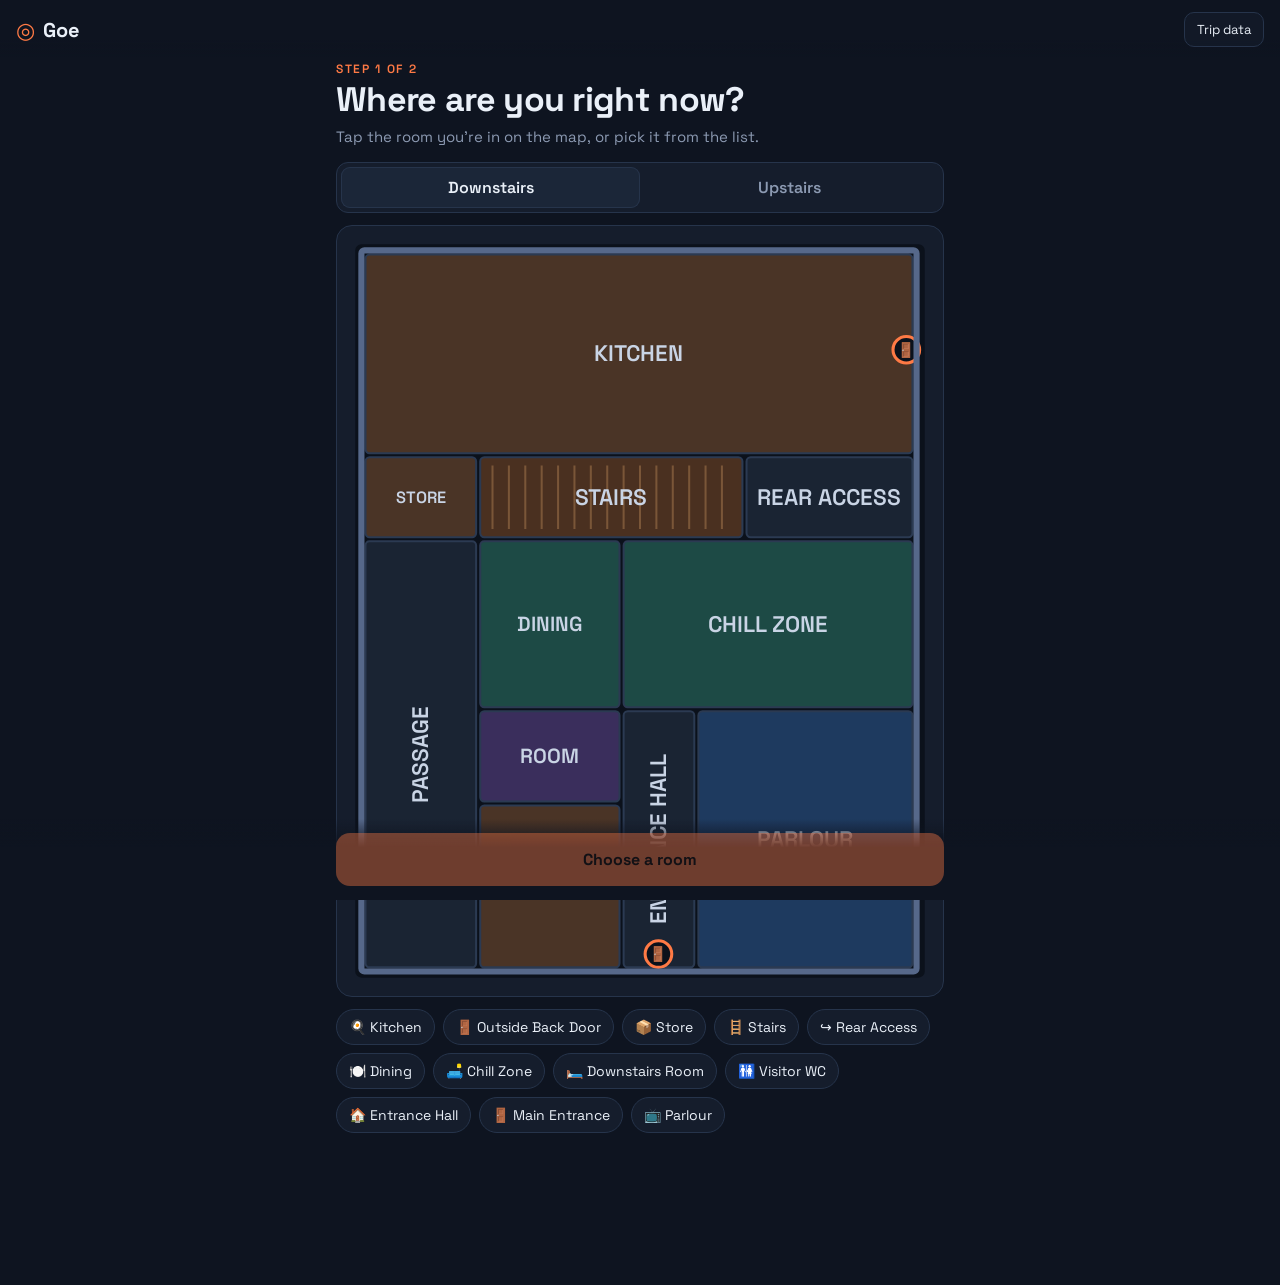
==== index.html @ 36a84110 "Goe indoor navigation: two-floor house map, routing, camera directions, step tracking, trip learning" ====
<!doctype html>
<html lang="en">
<head>
  <meta charset="utf-8" />
  <meta name="viewport" content="width=device-width, initial-scale=1, viewport-fit=cover, user-scalable=no" />
  <meta name="theme-color" content="#0E1420" />
  <meta name="description" content="Goe — indoor navigation. Pick where you are, choose where to go, and follow camera directions." />
  <title>Goe Indoor Navigation</title>
  <link rel="manifest" href="manifest.webmanifest" />
  <link rel="icon" href="assets/icon.svg" type="image/svg+xml" />
  <link rel="preconnect" href="https://fonts.googleapis.com" />
  <link rel="preconnect" href="https://fonts.gstatic.com" crossorigin />
  <link href="https://fonts.googleapis.com/css2?family=Space+Grotesk:wght@400;500;600;700&display=swap" rel="stylesheet" />
  <link rel="stylesheet" href="css/app.css" />
</head>
<body>
  <!-- ============ 1. WHERE ARE YOU ============ -->
  <section id="screen-where" class="screen active">
    <header class="topbar">
      <div class="brand"><span class="logo">◎</span> Goe</div>
      <button class="ghost small" id="btn-data" title="Trip data">Trip data</button>
    </header>
    <div class="content">
      <p class="eyebrow">Step 1 of 2</p>
      <h1>Where are you right now?</h1>
      <p class="muted">Tap the room you're in on the map, or pick it from the list.</p>

      <div class="seg" id="where-floor">
        <button data-floor="G" class="on">Downstairs</button>
        <button data-floor="U">Upstairs</button>
      </div>

      <div class="mapcard"><svg id="where-map" class="map" aria-label="Floor plan"></svg></div>
      <div class="chips" id="where-list"></div>
    </div>
    <div class="dock">
      <button class="primary" id="btn-where-next" disabled>Choose a room</button>
    </div>
  </section>

  <!-- ============ 2. WHERE TO ============ -->
  <section id="screen-dest" class="screen">
    <header class="topbar">
      <button class="ghost icon" data-back="where">←</button>
      <div class="here-pill" id="dest-from"></div>
      <span></span>
    </header>
    <div class="content">
      <p class="eyebrow">Step 2 of 2</p>
      <h1>Where do you want to go?</h1>
      <input id="dest-search" class="search" type="search" placeholder="Search a room or activity… e.g. water, sleep, TV" autocomplete="off" />
      <div id="dest-list"></div>
    </div>
  </section>

  <!-- ============ 3. ROUTE PREVIEW ============ -->
  <section id="screen-preview" class="screen">
    <header class="topbar">
      <button class="ghost icon" data-back="dest">←</button>
      <div class="title-sm" id="pv-title"></div>
      <span></span>
    </header>
    <div class="content">
      <div class="pv-stats" id="pv-stats"></div>
      <div class="seg" id="pv-floor"></div>
      <div class="mapcard"><svg id="pv-map" class="map"></svg></div>
      <ol class="legs" id="pv-legs"></ol>
      <div class="dest-info" id="pv-info"></div>
    </div>
    <div class="dock">
      <button class="primary" id="btn-start">📷 Start camera directions</button>
      <button class="ghost wide" id="btn-start-nocam">Directions without camera</button>
    </div>
  </section>

  <!-- ============ 4. NAVIGATION ============ -->
  <section id="screen-nav" class="screen nav">
    <video id="cam" playsinline muted autoplay></video>
    <div class="cam-fallback" id="cam-fallback"></div>
    <div class="vignette"></div>

    <div class="nav-top">
      <div class="instr" id="instr">
        <div class="instr-icon" id="instr-icon">⬆️</div>
        <div class="instr-body">
          <div class="instr-text" id="instr-text">…</div>
          <div class="instr-sub" id="instr-sub"></div>
        </div>
        <div class="instr-dist"><b id="instr-steps">0</b><span>steps</span></div>
      </div>
      <div class="nav-badges">
        <span class="badge" id="badge-floor">Downstairs</span>
        <span class="badge" id="badge-sensor">Sensors…</span>
        <button class="badge btn" id="btn-voice">🔊</button>
        <button class="badge btn" id="btn-menu">⋯</button>
      </div>
    </div>

    <!-- AR layer -->
    <div class="ar">
      <div class="ar-target" id="ar-target"><span id="ar-target-name">Kitchen</span><small id="ar-target-dist"></small></div>
      <div class="ar-arrow-wrap"><div class="ar-arrow" id="ar-arrow">
        <svg viewBox="0 0 100 140"><defs><linearGradient id="ag" x1="0" y1="1" x2="0" y2="0"><stop offset="0" stop-color="#FF7A45" stop-opacity=".35"/><stop offset="1" stop-color="#FF7A45"/></linearGradient></defs>
          <path d="M50 4 L94 58 L66 58 L66 136 L34 136 L34 58 L6 58 Z" fill="url(#ag)" stroke="#fff" stroke-width="3" stroke-linejoin="round"/></svg>
      </div></div>
      <div class="ar-side left" id="ar-left"></div>
      <div class="ar-side right" id="ar-right"></div>
    </div>

    <!-- calibration -->
    <div class="sheet calib hidden" id="calib">
      <h3>Point your phone the right way</h3>
      <p id="calib-text">Stand still and point the top of your phone toward the next spot.</p>
      <div class="row">
        <button class="primary" id="btn-calib">I'm facing it</button>
        <button class="ghost" id="btn-calib-skip">Skip</button>
      </div>
    </div>

    <!-- stairs confirm -->
    <div class="sheet hidden" id="stairs-sheet">
      <h3 id="stairs-title">On the stairs</h3>
      <p id="stairs-text"></p>
      <div class="row"><button class="primary" id="btn-stairs-done">Yes, I'm there</button></div>
    </div>

    <div class="nav-bottom">
      <div class="progress"><i id="progress-bar"></i></div>
      <div class="nav-bottom-row">
        <div class="mini" id="mini-wrap"><svg id="mini-map" class="map"></svg></div>
        <div class="nav-actions">
          <button class="primary" id="btn-here">✓ I'm at the turn</button>
          <button class="ghost" id="btn-lost">I'm lost</button>
          <button class="ghost" id="btn-end">End</button>
        </div>
      </div>
    </div>

    <div class="menu hidden" id="menu">
      <button id="m-calib">🧭 Re-calibrate compass</button>
      <button id="m-demo">▶️ Demo walk (auto-steps)</button>
      <button id="m-step">👣 Add one step</button>
      <button id="m-close">Close</button>
    </div>
  </section>

  <!-- ============ ARRIVED ============ -->
  <div class="overlay hidden" id="arrived">
    <div class="arrived-card">
      <div class="burst">✓</div>
      <p class="eyebrow">You have arrived</p>
      <h1 id="arr-name">Kitchen</h1>
      <p class="muted" id="arr-about"></p>
      <h4>What you can do here</h4>
      <ul class="acts" id="arr-acts"></ul>
      <div class="chips" id="arr-objs"></div>
      <button class="primary" id="btn-again">Go somewhere else</button>
    </div>
  </div>

  <!-- ============ LOST / MAP PICKER ============ -->
  <div class="overlay hidden" id="picker">
    <div class="picker-card">
      <h3>Where are you now?</h3>
      <p class="muted">Tap the room you're in. I'll re-plan the route from there.</p>
      <div class="seg" id="pk-floor"><button data-floor="G" class="on">Downstairs</button><button data-floor="U">Upstairs</button></div>
      <svg id="pk-map" class="map"></svg>
      <button class="ghost wide" id="btn-pk-cancel">Cancel</button>
    </div>
  </div>

  <!-- ============ TRIP DATA ============ -->
  <div class="overlay hidden" id="data">
    <div class="picker-card">
      <h3>Learning data</h3>
      <p class="muted">Every trip is recorded (steps, compass, corrections) to train the future ML model and to learn your stride.</p>
      <div class="pv-stats" id="data-stats"></div>
      <button class="primary" id="btn-export">Download trip data (JSON)</button>
      <button class="ghost wide" id="btn-data-close">Close</button>
    </div>
  </div>

  <div class="toast" id="toast"></div>

  <script src="js/house.js"></script>
  <script src="js/router.js"></script>
  <script src="js/sensors.js"></script>
  <script src="js/learn.js"></script>
  <script src="js/map.js"></script>
  <script src="js/app.js"></script>
</body>
</html>
---- css/app.css ----
:root {
  --bg: #0E1420;
  --panel: #151D2C;
  --panel2: #1B2638;
  --line: #26344B;
  --text: #EAF0F8;
  --muted: #8C9AB2;
  --accent: #FF7A45;
  --accent2: #46E3B7;
  --blue: #4DA3FF;
  --r: 16px;
  --safe-b: env(safe-area-inset-bottom, 0px);
  --safe-t: env(safe-area-inset-top, 0px);
}
* { box-sizing: border-box; -webkit-tap-highlight-color: transparent; }
html, body { margin: 0; background: var(--bg); color: var(--text); font-family: "Space Grotesk", system-ui, sans-serif; }
body { min-height: 100dvh; overflow-x: hidden; }
button { font: inherit; color: inherit; cursor: pointer; border: 0; background: none; }
h1 { font-size: 28px; line-height: 1.1; margin: 4px 0 8px; letter-spacing: -.02em; }
h3, h4 { margin: 0 0 8px; }
.muted { color: var(--muted); margin: 0 0 14px; font-size: 15px; line-height: 1.45; }
.center { text-align: center; }
.eyebrow { color: var(--accent); text-transform: uppercase; letter-spacing: .14em; font-size: 12px; font-weight: 600; margin: 0; }
.hidden { display: none !important; }

.screen { display: none; min-height: 100dvh; flex-direction: column; }
.screen.active { display: flex; }
.topbar { display: flex; align-items: center; justify-content: space-between; gap: 10px; padding: calc(12px + var(--safe-t)) 16px 10px; position: sticky; top: 0; background: linear-gradient(var(--bg) 70%, transparent); z-index: 5; }
.brand { font-weight: 700; font-size: 20px; display: flex; align-items: center; gap: 8px; }
.logo { color: var(--accent); font-size: 22px; }
.title-sm { font-weight: 600; font-size: 15px; text-align: center; flex: 1; }
.content { padding: 4px 16px 140px; max-width: 640px; width: 100%; margin: 0 auto; }
.dock { position: fixed; left: 0; right: 0; bottom: 0; padding: 14px 16px calc(14px + var(--safe-b)); background: linear-gradient(transparent, var(--bg) 35%); display: flex; flex-direction: column; gap: 8px; z-index: 6; }
.dock > * { max-width: 608px; width: 100%; margin: 0 auto; }

.primary { background: var(--accent); color: #1A0D06; font-weight: 700; border-radius: 14px; padding: 16px 18px; font-size: 16px; box-shadow: 0 8px 24px -8px rgba(255,122,69,.6); transition: transform .1s, opacity .2s; }
.primary:active { transform: scale(.98); }
.primary:disabled { opacity: .4; box-shadow: none; }
.ghost { border: 1px solid var(--line); border-radius: 14px; padding: 14px 16px; color: var(--text); background: rgba(21,29,44,.6); }
.ghost.small { padding: 8px 12px; font-size: 13px; border-radius: 10px; }
.ghost.icon { padding: 8px 14px; font-size: 18px; border-radius: 12px; }
.ghost.wide { width: 100%; }

.seg { display: flex; background: var(--panel); border: 1px solid var(--line); border-radius: 12px; padding: 4px; margin: 6px 0 12px; }
.seg button { flex: 1; padding: 10px; border-radius: 9px; color: var(--muted); font-weight: 600; }
.seg button.on { background: var(--panel2); color: var(--text); box-shadow: inset 0 0 0 1px var(--line); }

.mapcard { background: var(--panel); border: 1px solid var(--line); border-radius: var(--r); padding: 8px; }
svg.map { width: 100%; height: auto; display: block; aspect-ratio: 576 / 736; }
.pickable { cursor: pointer; }
.pickable:hover rect { filter: brightness(1.25); }
.flow { animation: flow 1.2s linear infinite; }
@keyframes flow { to { stroke-dashoffset: -16; } }
.pulse { animation: pulse 1.6s ease-out infinite; transform-box: fill-box; transform-origin: center; }
@keyframes pulse { 0% { transform: scale(.6); opacity: .6 } 100% { transform: scale(1.6); opacity: 0 } }

.chips { display: flex; flex-wrap: wrap; gap: 8px; margin: 12px 0; }
.chip { border: 1px solid var(--line); background: var(--panel); border-radius: 999px; padding: 8px 12px; font-size: 14px; }
.chip.on { border-color: var(--accent); background: rgba(255,122,69,.12); color: #FFC3A8; }
.chip.static { cursor: default; font-size: 13px; padding: 6px 10px; }

.here-pill { font-size: 13px; background: var(--panel); border: 1px solid var(--line); border-radius: 999px; padding: 7px 12px; display: flex; align-items: center; gap: 6px; }
.here-pill .dot { width: 8px; height: 8px; border-radius: 50%; background: var(--blue); box-shadow: 0 0 0 4px rgba(77,163,255,.25); }
.search { width: 100%; padding: 14px 16px; border-radius: 14px; border: 1px solid var(--line); background: var(--panel); color: var(--text); font: inherit; font-size: 16px; margin: 8px 0 6px; outline: none; }
.search:focus { border-color: var(--accent); }
h3.group { font-size: 13px; text-transform: uppercase; letter-spacing: .12em; color: var(--muted); margin: 18px 2px 8px; }
.dest-card { width: 100%; display: flex; align-items: center; gap: 12px; text-align: left; background: var(--panel); border: 1px solid var(--line); border-radius: var(--r); padding: 12px; margin-bottom: 8px; transition: border-color .15s; }
.dest-card:hover, .dest-card:active { border-color: var(--accent); }
.dc-icon { font-size: 26px; width: 48px; height: 48px; display: grid; place-items: center; background: var(--panel2); border-radius: 12px; flex: none; }
.dc-body { flex: 1; min-width: 0; }
.dc-name { font-weight: 600; font-size: 16px; }
.dc-about { color: var(--muted); font-size: 13px; margin: 2px 0 6px; }
.dc-acts { display: flex; flex-wrap: wrap; gap: 4px; }
.dc-acts span { font-size: 11px; background: var(--panel2); border-radius: 6px; padding: 3px 6px; color: #B9C6DA; }
.dc-steps { text-align: center; font-weight: 700; font-size: 20px; color: var(--accent); }
.dc-steps small { display: block; font-size: 10px; color: var(--muted); font-weight: 500; }

.pv-stats { display: grid; grid-template-columns: repeat(3, 1fr); gap: 8px; margin: 6px 0 10px; }
.pv-stats div { background: var(--panel); border: 1px solid var(--line); border-radius: 12px; padding: 10px; text-align: center; }
.pv-stats b { display: block; font-size: 22px; color: var(--accent); }
.pv-stats span { font-size: 12px; color: var(--muted); }
.legs { list-style: none; padding: 0; margin: 14px 0; }
.legs li { display: flex; gap: 12px; align-items: flex-start; padding: 10px 4px; border-bottom: 1px dashed var(--line); }
.li-ic { font-size: 20px; width: 28px; text-align: center; }
.li-tx { font-size: 15px; }
.li-tx small { display: block; color: var(--muted); font-size: 12px; margin-top: 2px; }
.dest-info { background: var(--panel); border: 1px solid var(--line); border-radius: var(--r); padding: 14px; }

/* ---------- navigation ---------- */
.nav { position: fixed; inset: 0; background: #05080D; overflow: hidden; }
#cam { position: absolute; inset: 0; width: 100%; height: 100%; object-fit: cover; }
.cam-fallback { position: absolute; inset: 0; display: none; background:
  radial-gradient(ellipse at 50% 120%, #2A3B5A 0%, transparent 60%),
  repeating-linear-gradient(90deg, rgba(255,255,255,.03) 0 1px, transparent 1px 60px),
  linear-gradient(#0B1220, #121B2C); }
.cam-fallback.on { display: block; }
.vignette { position: absolute; inset: 0; background: linear-gradient(rgba(0,0,0,.55), transparent 28%, transparent 60%, rgba(0,0,0,.7)); pointer-events: none; }
.nav-top { position: absolute; top: 0; left: 0; right: 0; padding: calc(10px + var(--safe-t)) 12px 0; z-index: 3; }
.instr { display: flex; align-items: center; gap: 12px; background: rgba(14,20,32,.88); backdrop-filter: blur(12px); -webkit-backdrop-filter: blur(12px); border: 1px solid rgba(255,255,255,.1); border-radius: 18px; padding: 12px 14px; }
.instr-icon { font-size: 30px; width: 52px; height: 52px; border-radius: 14px; background: var(--accent); display: grid; place-items: center; flex: none; }
.instr-body { flex: 1; min-width: 0; }
.instr-text { font-weight: 700; font-size: 18px; line-height: 1.2; }
.instr-sub { font-size: 13px; color: var(--muted); margin-top: 2px; }
.instr-dist { text-align: center; }
.instr-dist b { font-size: 26px; display: block; color: var(--accent); }
.instr-dist span { font-size: 11px; color: var(--muted); }
.nav-badges { display: flex; gap: 6px; margin-top: 8px; flex-wrap: wrap; }
.badge { font-size: 12px; background: rgba(14,20,32,.8); border: 1px solid rgba(255,255,255,.1); border-radius: 999px; padding: 6px 10px; }
.badge.btn { margin-left: auto; }
.badge.btn + .badge.btn { margin-left: 0; }

.ar { position: absolute; inset: 0; pointer-events: none; z-index: 2; }
.ar-target { position: absolute; left: 50%; top: 34%; transform: translateX(-50%); background: rgba(255,255,255,.95); color: #111; border-radius: 14px; padding: 8px 14px; text-align: center; font-weight: 700; font-size: 18px; box-shadow: 0 10px 30px rgba(0,0,0,.4); white-space: nowrap; }
.ar-target::after { content: ""; position: absolute; left: 50%; bottom: -8px; transform: translateX(-50%); border: 8px solid transparent; border-top-color: rgba(255,255,255,.95); border-bottom: 0; }
.ar-target small { display: block; font-size: 12px; font-weight: 500; color: #555; }
.ar-arrow-wrap { position: absolute; left: 50%; top: 58%; width: 190px; height: 260px; margin: -130px 0 0 -95px; perspective: 700px; }
.ar-arrow { width: 100%; height: 100%; transition: transform .35s ease-out; transform-origin: 50% 60%; filter: drop-shadow(0 18px 18px rgba(0,0,0,.5)); }
.ar-arrow svg { width: 100%; height: 100%; animation: bob 1.4s ease-in-out infinite; }
.ar-arrow.ok path { stroke: var(--accent2); }
.ar-arrow.stairs svg { animation: bob .7s ease-in-out infinite; }
@keyframes bob { 50% { transform: translateY(-14px); } }
.ar-side { position: absolute; top: 46%; display: flex; flex-direction: column; gap: 8px; max-width: 42%; }
.ar-side.left { left: 10px; align-items: flex-start; }
.ar-side.right { right: 10px; align-items: flex-end; }
.ar-label { background: rgba(14,20,32,.85); border: 1px solid rgba(255,255,255,.15); border-radius: 12px; padding: 8px 10px; animation: fadein .3s; }
.ar-side.left .ar-label { border-left: 3px solid var(--accent2); }
.ar-side.right .ar-label { border-right: 3px solid var(--accent2); text-align: right; }
.ar-label b { display: block; font-size: 14px; }
.ar-label span { font-size: 11px; color: var(--muted); }
@keyframes fadein { from { opacity: 0; transform: translateY(6px); } }

.nav-bottom { position: absolute; left: 0; right: 0; bottom: 0; padding: 0 12px calc(12px + var(--safe-b)); z-index: 3; }
.progress { height: 5px; background: rgba(255,255,255,.15); border-radius: 9px; overflow: hidden; margin-bottom: 10px; }
.progress i { display: block; height: 100%; width: 0; background: var(--accent); transition: width .4s; }
.nav-bottom-row { display: flex; gap: 10px; align-items: stretch; }
.mini { width: 132px; height: 132px; flex: none; border-radius: 16px; overflow: hidden; border: 2px solid rgba(255,255,255,.2); background: #0B111B; }
.mini svg.map { width: 100%; height: 100%; aspect-ratio: auto; }
.nav-actions { flex: 1; display: grid; grid-template-columns: 1fr 1fr; gap: 8px; }
.nav-actions .primary { grid-column: 1 / -1; padding: 12px; font-size: 15px; }
.nav-actions .ghost { padding: 10px; font-size: 14px; background: rgba(14,20,32,.8); }

.sheet { position: absolute; left: 12px; right: 12px; bottom: calc(170px + var(--safe-b)); z-index: 4; background: rgba(21,29,44,.97); border: 1px solid var(--line); border-radius: 18px; padding: 16px; animation: fadein .25s; }
.sheet p { color: var(--muted); margin: 0 0 12px; font-size: 14px; }
.sheet .row { display: flex; gap: 8px; }
.sheet .row .primary { flex: 1; }
.menu { position: absolute; right: 12px; top: calc(118px + var(--safe-t)); z-index: 5; background: var(--panel); border: 1px solid var(--line); border-radius: 14px; overflow: hidden; display: flex; flex-direction: column; min-width: 230px; }
.menu button { padding: 14px 16px; text-align: left; border-bottom: 1px solid var(--line); }
.menu button:last-child { border: 0; color: var(--muted); }

.overlay { position: fixed; inset: 0; z-index: 20; background: rgba(5,8,13,.75); backdrop-filter: blur(6px); -webkit-backdrop-filter: blur(6px); display: grid; place-items: center; padding: 16px; overflow-y: auto; }
.arrived-card, .picker-card { background: var(--panel); border: 1px solid var(--line); border-radius: 22px; padding: 22px; width: 100%; max-width: 420px; animation: pop .35s cubic-bezier(.2,1.4,.4,1); }
.picker-card { display: flex; flex-direction: column; gap: 10px; }
.picker-card .muted { margin: 0; }
.picker-card svg.map { max-height: 55dvh; }
@keyframes pop { from { transform: scale(.9); opacity: 0; } }
.burst { width: 74px; height: 74px; border-radius: 50%; background: var(--accent2); color: #062018; font-size: 40px; font-weight: 700; display: grid; place-items: center; margin-bottom: 14px; box-shadow: 0 0 0 10px rgba(70,227,183,.18), 0 0 0 22px rgba(70,227,183,.08); }
.acts { padding-left: 20px; margin: 6px 0 4px; line-height: 1.7; }
.arrived-card .primary { width: 100%; margin-top: 8px; }

.toast { position: fixed; left: 50%; top: calc(140px + var(--safe-t)); transform: translate(-50%, -20px); background: #EAF0F8; color: #0E1420; padding: 10px 16px; border-radius: 12px; font-size: 14px; font-weight: 600; opacity: 0; transition: .25s; z-index: 50; pointer-events: none; max-width: 90vw; text-align: center; }
.toast.on { opacity: 1; transform: translate(-50%, 0); }
@media (min-width: 700px) { h1 { font-size: 34px; } }
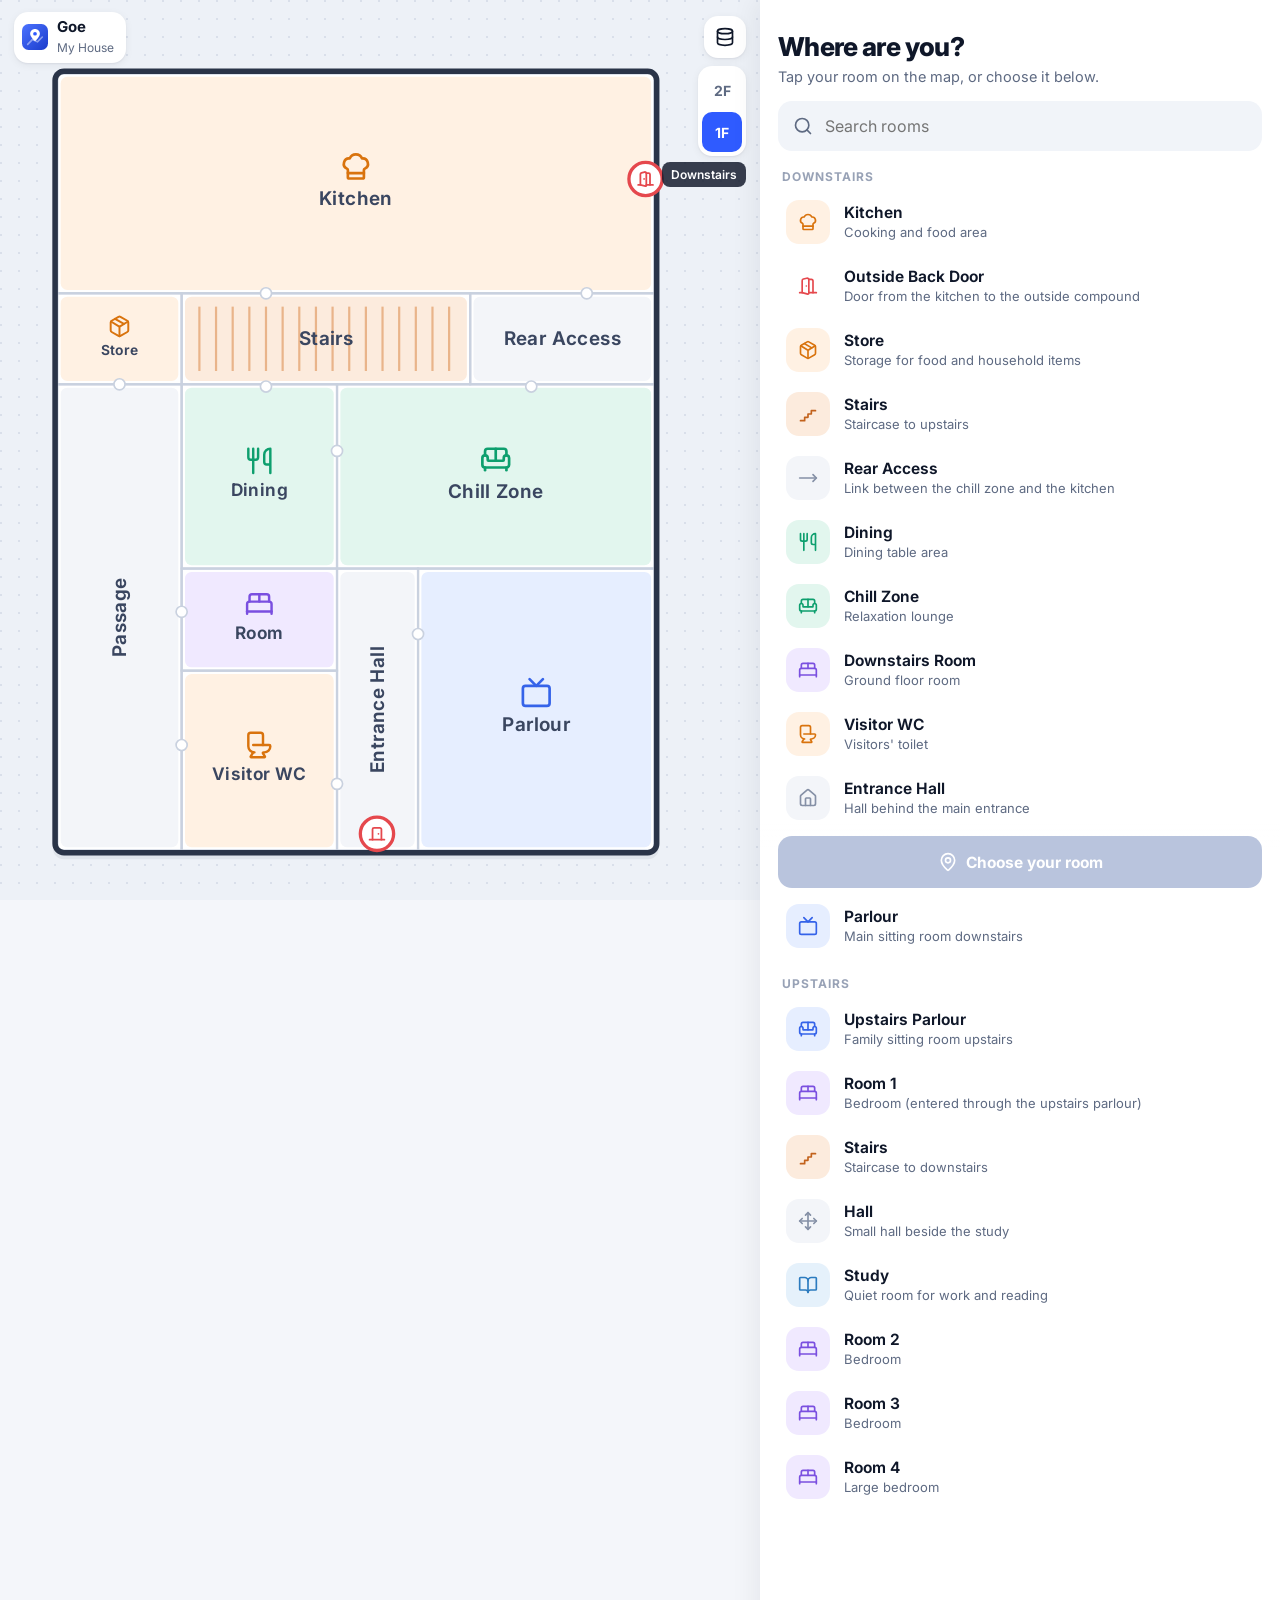
==== commit c6ea83ae: "App UI redesign, AR floor line, room geofences, icon set, PWA icons Co-Authored-By: Claude Opus 5.5 " ====
--- a/index.html
+++ b/index.html
@@ -3,190 +3,207 @@
 <head>
   <meta charset="utf-8" />
   <meta name="viewport" content="width=device-width, initial-scale=1, viewport-fit=cover, user-scalable=no" />
-  <meta name="theme-color" content="#0E1420" />
-  <meta name="description" content="Goe — indoor navigation. Pick where you are, choose where to go, and follow camera directions." />
-  <title>Goe Indoor Navigation</title>
+  <meta name="theme-color" content="#F4F6FA" />
+  <meta name="apple-mobile-web-app-capable" content="yes" />
+  <meta name="apple-mobile-web-app-status-bar-style" content="default" />
+  <meta name="description" content="Goe — indoor navigation. Pick where you are, choose where to go, and follow the line." />
+  <title>Goe Indoor Maps</title>
   <link rel="manifest" href="manifest.webmanifest" />
   <link rel="icon" href="assets/icon.svg" type="image/svg+xml" />
+  <link rel="apple-touch-icon" href="assets/icon-512.png" />
   <link rel="preconnect" href="https://fonts.googleapis.com" />
   <link rel="preconnect" href="https://fonts.gstatic.com" crossorigin />
-  <link href="https://fonts.googleapis.com/css2?family=Space+Grotesk:wght@400;500;600;700&display=swap" rel="stylesheet" />
+  <link href="https://fonts.googleapis.com/css2?family=Inter:wght@400;500;600;700;800&display=swap" rel="stylesheet" />
   <link rel="stylesheet" href="css/app.css" />
 </head>
 <body>
-  <!-- ============ 1. WHERE ARE YOU ============ -->
-  <section id="screen-where" class="screen active">
-    <header class="topbar">
-      <div class="brand"><span class="logo">◎</span> Goe</div>
-      <button class="ghost small" id="btn-data" title="Trip data">Trip data</button>
-    </header>
-    <div class="content">
-      <p class="eyebrow">Step 1 of 2</p>
-      <h1>Where are you right now?</h1>
-      <p class="muted">Tap the room you're in on the map, or pick it from the list.</p>
-
-      <div class="seg" id="where-floor">
-        <button data-floor="G" class="on">Downstairs</button>
-        <button data-floor="U">Upstairs</button>
+
+<!-- ================= 1. WHERE ARE YOU ================= -->
+<section id="screen-where" class="screen active">
+  <div class="hero">
+    <svg id="where-map" class="map" aria-label="Floor plan"></svg>
+    <div class="hero-top">
+      <div class="brand-chip"><img src="assets/icon.svg" alt="" width="26" height="26" /><div><b>Goe</b><span id="bldg-name">My House</span></div></div>
+      <button class="icon-btn" id="btn-data" aria-label="Learning data"><i data-ic="database"></i></button>
+    </div>
+    <div class="floor-switch" data-target="where"></div>
+  </div>
+  <div class="panel">
+    <div class="grab"></div>
+    <h1>Where are you?</h1>
+    <p class="sub">Tap your room on the map, or choose it below.</p>
+    <label class="search"><i data-ic="search"></i><input id="where-search" type="search" placeholder="Search rooms" autocomplete="off" /></label>
+    <div id="where-list" class="list"></div>
+  </div>
+  <div class="dock">
+    <button class="btn primary block" id="btn-where-next" disabled><i data-ic="map-pin"></i><span>Choose your room</span></button>
+  </div>
+</section>
+
+<!-- ================= 2. WHERE TO ================= -->
+<section id="screen-dest" class="screen">
+  <div class="hero">
+    <svg id="dest-map" class="map"></svg>
+    <div class="hero-top">
+      <button class="icon-btn" data-back="where" aria-label="Back"><i data-ic="arrow-left"></i></button>
+    </div>
+    <div class="floor-switch" data-target="dest"></div>
+  </div>
+  <div class="panel">
+    <div class="grab"></div>
+    <button class="from-row" data-back="where">
+      <span class="dot-you"></span>
+      <span class="from-txt"><small>Your location</small><b id="dest-from">—</b></span>
+      <span class="link">Change</span>
+    </button>
+    <h1>Where to?</h1>
+    <label class="search"><i data-ic="search"></i><input id="dest-search" type="search" placeholder="Search a room or what you want to do" autocomplete="off" /></label>
+    <div class="cats" id="dest-cats"></div>
+    <div id="dest-list" class="list"></div>
+  </div>
+</section>
+
+<!-- ================= 3. PREVIEW ================= -->
+<section id="screen-preview" class="screen">
+  <div class="hero tall">
+    <svg id="pv-map" class="map"></svg>
+    <div class="hero-top">
+      <button class="icon-btn" data-back="dest" aria-label="Back"><i data-ic="arrow-left"></i></button>
+    </div>
+    <div class="floor-switch" data-target="pv"></div>
+  </div>
+  <div class="panel">
+    <div class="grab"></div>
+    <div class="pv-head">
+      <div class="tile big" id="pv-icon"></div>
+      <div><h2 id="pv-name">—</h2><p class="sub" id="pv-floors"></p></div>
+    </div>
+    <div class="stats" id="pv-stats"></div>
+    <div class="pv-actions">
+      <button class="btn primary" id="btn-start"><i data-ic="navigation-2"></i><span>Start</span></button>
+      <button class="btn tonal" id="btn-start-map"><i data-ic="map"></i><span>Map only</span></button>
+    </div>
+    <h3 class="sec">Directions</h3>
+    <ol class="steps" id="pv-legs"></ol>
+    <h3 class="sec">About this place</h3>
+    <div class="about" id="pv-info"></div>
+  </div>
+</section>
+
+<!-- ================= 4. NAVIGATION ================= -->
+<section id="screen-nav" class="screen nav">
+  <video id="cam" playsinline muted autoplay></video>
+  <div class="cam-fallback" id="cam-fallback"></div>
+  <canvas id="ar-canvas"></canvas>
+  <div id="ar-labels"></div>
+  <svg id="nav-map" class="map navmap"></svg>
+
+  <div class="nav-top">
+    <div class="banner">
+      <div class="banner-ic" id="ban-ic"></div>
+      <div class="banner-body">
+        <div class="banner-dist"><b id="ban-steps">0</b> steps</div>
+        <div class="banner-text" id="ban-text">…</div>
       </div>
-
-      <div class="mapcard"><svg id="where-map" class="map" aria-label="Floor plan"></svg></div>
-      <div class="chips" id="where-list"></div>
-    </div>
-    <div class="dock">
-      <button class="primary" id="btn-where-next" disabled>Choose a room</button>
-    </div>
-  </section>
-
-  <!-- ============ 2. WHERE TO ============ -->
-  <section id="screen-dest" class="screen">
-    <header class="topbar">
-      <button class="ghost icon" data-back="where">←</button>
-      <div class="here-pill" id="dest-from"></div>
-      <span></span>
-    </header>
-    <div class="content">
-      <p class="eyebrow">Step 2 of 2</p>
-      <h1>Where do you want to go?</h1>
-      <input id="dest-search" class="search" type="search" placeholder="Search a room or activity… e.g. water, sleep, TV" autocomplete="off" />
-      <div id="dest-list"></div>
-    </div>
-  </section>
-
-  <!-- ============ 3. ROUTE PREVIEW ============ -->
-  <section id="screen-preview" class="screen">
-    <header class="topbar">
-      <button class="ghost icon" data-back="dest">←</button>
-      <div class="title-sm" id="pv-title"></div>
-      <span></span>
-    </header>
-    <div class="content">
-      <div class="pv-stats" id="pv-stats"></div>
-      <div class="seg" id="pv-floor"></div>
-      <div class="mapcard"><svg id="pv-map" class="map"></svg></div>
-      <ol class="legs" id="pv-legs"></ol>
-      <div class="dest-info" id="pv-info"></div>
-    </div>
-    <div class="dock">
-      <button class="primary" id="btn-start">📷 Start camera directions</button>
-      <button class="ghost wide" id="btn-start-nocam">Directions without camera</button>
-    </div>
-  </section>
-
-  <!-- ============ 4. NAVIGATION ============ -->
-  <section id="screen-nav" class="screen nav">
-    <video id="cam" playsinline muted autoplay></video>
-    <div class="cam-fallback" id="cam-fallback"></div>
-    <div class="vignette"></div>
-
-    <div class="nav-top">
-      <div class="instr" id="instr">
-        <div class="instr-icon" id="instr-icon">⬆️</div>
-        <div class="instr-body">
-          <div class="instr-text" id="instr-text">…</div>
-          <div class="instr-sub" id="instr-sub"></div>
-        </div>
-        <div class="instr-dist"><b id="instr-steps">0</b><span>steps</span></div>
-      </div>
-      <div class="nav-badges">
-        <span class="badge" id="badge-floor">Downstairs</span>
-        <span class="badge" id="badge-sensor">Sensors…</span>
-        <button class="badge btn" id="btn-voice">🔊</button>
-        <button class="badge btn" id="btn-menu">⋯</button>
-      </div>
-    </div>
-
-    <!-- AR layer -->
-    <div class="ar">
-      <div class="ar-target" id="ar-target"><span id="ar-target-name">Kitchen</span><small id="ar-target-dist"></small></div>
-      <div class="ar-arrow-wrap"><div class="ar-arrow" id="ar-arrow">
-        <svg viewBox="0 0 100 140"><defs><linearGradient id="ag" x1="0" y1="1" x2="0" y2="0"><stop offset="0" stop-color="#FF7A45" stop-opacity=".35"/><stop offset="1" stop-color="#FF7A45"/></linearGradient></defs>
-          <path d="M50 4 L94 58 L66 58 L66 136 L34 136 L34 58 L6 58 Z" fill="url(#ag)" stroke="#fff" stroke-width="3" stroke-linejoin="round"/></svg>
-      </div></div>
-      <div class="ar-side left" id="ar-left"></div>
-      <div class="ar-side right" id="ar-right"></div>
-    </div>
-
-    <!-- calibration -->
-    <div class="sheet calib hidden" id="calib">
-      <h3>Point your phone the right way</h3>
-      <p id="calib-text">Stand still and point the top of your phone toward the next spot.</p>
-      <div class="row">
-        <button class="primary" id="btn-calib">I'm facing it</button>
-        <button class="ghost" id="btn-calib-skip">Skip</button>
-      </div>
-    </div>
-
-    <!-- stairs confirm -->
-    <div class="sheet hidden" id="stairs-sheet">
-      <h3 id="stairs-title">On the stairs</h3>
-      <p id="stairs-text"></p>
-      <div class="row"><button class="primary" id="btn-stairs-done">Yes, I'm there</button></div>
-    </div>
-
-    <div class="nav-bottom">
-      <div class="progress"><i id="progress-bar"></i></div>
-      <div class="nav-bottom-row">
-        <div class="mini" id="mini-wrap"><svg id="mini-map" class="map"></svg></div>
-        <div class="nav-actions">
-          <button class="primary" id="btn-here">✓ I'm at the turn</button>
-          <button class="ghost" id="btn-lost">I'm lost</button>
-          <button class="ghost" id="btn-end">End</button>
-        </div>
-      </div>
-    </div>
-
-    <div class="menu hidden" id="menu">
-      <button id="m-calib">🧭 Re-calibrate compass</button>
-      <button id="m-demo">▶️ Demo walk (auto-steps)</button>
-      <button id="m-step">👣 Add one step</button>
-      <button id="m-close">Close</button>
-    </div>
-  </section>
-
-  <!-- ============ ARRIVED ============ -->
-  <div class="overlay hidden" id="arrived">
-    <div class="arrived-card">
-      <div class="burst">✓</div>
-      <p class="eyebrow">You have arrived</p>
-      <h1 id="arr-name">Kitchen</h1>
-      <p class="muted" id="arr-about"></p>
-      <h4>What you can do here</h4>
-      <ul class="acts" id="arr-acts"></ul>
-      <div class="chips" id="arr-objs"></div>
-      <button class="primary" id="btn-again">Go somewhere else</button>
-    </div>
-  </div>
-
-  <!-- ============ LOST / MAP PICKER ============ -->
-  <div class="overlay hidden" id="picker">
-    <div class="picker-card">
-      <h3>Where are you now?</h3>
-      <p class="muted">Tap the room you're in. I'll re-plan the route from there.</p>
-      <div class="seg" id="pk-floor"><button data-floor="G" class="on">Downstairs</button><button data-floor="U">Upstairs</button></div>
-      <svg id="pk-map" class="map"></svg>
-      <button class="ghost wide" id="btn-pk-cancel">Cancel</button>
-    </div>
-  </div>
-
-  <!-- ============ TRIP DATA ============ -->
-  <div class="overlay hidden" id="data">
-    <div class="picker-card">
-      <h3>Learning data</h3>
-      <p class="muted">Every trip is recorded (steps, compass, corrections) to train the future ML model and to learn your stride.</p>
-      <div class="pv-stats" id="data-stats"></div>
-      <button class="primary" id="btn-export">Download trip data (JSON)</button>
-      <button class="ghost wide" id="btn-data-close">Close</button>
-    </div>
-  </div>
-
-  <div class="toast" id="toast"></div>
-
-  <script src="js/house.js"></script>
-  <script src="js/router.js"></script>
-  <script src="js/sensors.js"></script>
-  <script src="js/learn.js"></script>
-  <script src="js/map.js"></script>
-  <script src="js/app.js"></script>
+    </div>
+    <div class="then hidden" id="then"><span>Then</span><i id="then-ic"></i><b id="then-text"></b></div>
+    <div class="nav-chips">
+      <span class="chip-dark" id="chip-zone"><span class="zdot"></span><span id="zone-name">—</span></span>
+      <span class="chip-dark" id="chip-floor"><i data-ic="layers" data-size="14"></i><span id="floor-name">Ground floor</span></span>
+      <span class="chip-dark" id="chip-sensor"></span>
+    </div>
+  </div>
+
+  <div class="turn-hint hidden" id="turn-hint"><i id="turn-hint-ic"></i><span id="turn-hint-text">Turn around</span></div>
+
+  <div class="mini" id="mini"><svg id="mini-map" class="map"></svg></div>
+  <button class="fab" id="btn-mode" aria-label="Switch view"><i data-ic="map"></i></button>
+
+  <div class="nav-card">
+    <div class="nav-card-row">
+      <button class="round danger" id="btn-end" aria-label="End navigation"><i data-ic="x"></i></button>
+      <div class="eta"><b id="eta-main">0 steps</b><span id="eta-sub">to —</span></div>
+      <button class="round" id="btn-menu" aria-label="More"><i data-ic="ellipsis-vertical"></i></button>
+    </div>
+    <div class="progress"><i id="progress-bar"></i></div>
+    <div class="nav-card-row two">
+      <button class="btn primary" id="btn-here"><i data-ic="check"></i><span id="here-text">I'm here</span></button>
+      <button class="btn tonal" id="btn-lost"><i data-ic="crosshair"></i><span>Lost?</span></button>
+    </div>
+  </div>
+
+  <!-- sheets inside nav -->
+  <div class="bsheet hidden" id="calib">
+    <div class="bs-ic"><i data-ic="compass" data-size="26"></i></div>
+    <h3>Line up your compass</h3>
+    <p id="calib-text">Hold your phone upright and point it toward the next spot.</p>
+    <div class="row"><button class="btn tonal" id="btn-calib-skip">Skip</button><button class="btn primary" id="btn-calib">I'm facing it</button></div>
+  </div>
+  <div class="bsheet hidden" id="stairs-sheet">
+    <div class="bs-ic"><i data-ic="stairs" data-size="26"></i></div>
+    <h3 id="stairs-title">Stairs</h3>
+    <p id="stairs-text"></p>
+    <div class="row"><button class="btn primary" id="btn-stairs-done">Yes, I'm there</button></div>
+  </div>
+  <div class="bsheet hidden" id="offroute">
+    <div class="bs-ic warn"><i data-ic="route" data-size="26"></i></div>
+    <h3>You're leaving the route</h3>
+    <p>You seem to be walking away from the path. Tell me where you are and I'll find a new route.</p>
+    <div class="row"><button class="btn tonal" id="btn-off-dismiss">I'm fine</button><button class="btn primary" id="btn-off-fix">Re-route</button></div>
+  </div>
+  <div class="bsheet menu hidden" id="menu">
+    <button id="m-voice"><i data-ic="volume-2"></i><span>Voice guidance: on</span></button>
+    <button id="m-calib"><i data-ic="compass"></i><span>Recalibrate compass</span></button>
+    <button id="m-demo"><i data-ic="play"></i><span>Demo walk</span></button>
+    <button id="m-step"><i data-ic="footprints"></i><span>Add one step</span></button>
+    <button id="m-close" class="muted"><i data-ic="x"></i><span>Close</span></button>
+  </div>
+</section>
+
+<!-- ================= OVERLAYS ================= -->
+<div class="overlay hidden" id="arrived">
+  <div class="sheet-card">
+    <div class="arr-badge"><i data-ic="check" data-size="38"></i></div>
+    <p class="over">You've arrived</p>
+    <h1 id="arr-name">—</h1>
+    <p class="sub" id="arr-about"></p>
+    <h3 class="sec">What you can do here</h3>
+    <ul class="acts" id="arr-acts"></ul>
+    <div class="tags" id="arr-objs"></div>
+    <div class="row">
+      <button class="btn tonal" id="btn-done">Done</button>
+      <button class="btn primary" id="btn-again"><i data-ic="search"></i><span>Go elsewhere</span></button>
+    </div>
+  </div>
+</div>
+
+<div class="overlay hidden" id="picker">
+  <div class="sheet-card">
+    <div class="sc-head"><h3>Where are you now?</h3><button class="icon-btn flat" id="btn-pk-cancel"><i data-ic="x"></i></button></div>
+    <p class="sub">Tap the room you're in and I'll re-plan from there.</p>
+    <div class="seg" id="pk-floor"></div>
+    <div class="pk-map"><svg id="pk-map" class="map"></svg></div>
+  </div>
+</div>
+
+<div class="overlay hidden" id="data">
+  <div class="sheet-card">
+    <div class="sc-head"><h3>Learning data</h3><button class="icon-btn flat" id="btn-data-close"><i data-ic="x"></i></button></div>
+    <p class="sub">Each trip is recorded (steps, compass, corrections, rooms entered). The app uses it to learn your stride, and it's the training data for the machine-learning model.</p>
+    <div class="stats" id="data-stats"></div>
+    <button class="btn primary block" id="btn-export"><i data-ic="arrow-down"></i><span>Download trip data</span></button>
+  </div>
+</div>
+
+<div class="toast" id="toast"></div>
+
+<script src="js/icons.js"></script>
+<script src="js/house.js"></script>
+<script src="js/router.js"></script>
+<script src="js/sensors.js"></script>
+<script src="js/learn.js"></script>
+<script src="js/map.js"></script>
+<script src="js/ar.js"></script>
+<script src="js/app.js"></script>
 </body>
 </html>
--- a/css/app.css
+++ b/css/app.css
@@ -1,162 +1,240 @@
 :root {
-  --bg: #0E1420;
-  --panel: #151D2C;
-  --panel2: #1B2638;
-  --line: #26344B;
-  --text: #EAF0F8;
-  --muted: #8C9AB2;
-  --accent: #FF7A45;
-  --accent2: #46E3B7;
-  --blue: #4DA3FF;
+  --bg: #F4F6FA;
+  --surface: #FFFFFF;
+  --surface-2: #F1F4F9;
+  --line: #E3E8F0;
+  --text: #0F1729;
+  --muted: #5E6A82;
+  --faint: #98A2B6;
+  --primary: #2F5BFF;
+  --primary-ink: #FFFFFF;
+  --primary-soft: #E9EEFF;
+  --primary-deep: #1A3BCB;
+  --success: #12B886;
+  --danger: #E5484D;
+  --warn: #F08C00;
+  --r-lg: 24px;
   --r: 16px;
+  --shadow-1: 0 1px 2px rgba(15, 23, 41, .06), 0 2px 8px rgba(15, 23, 41, .06);
+  --shadow-2: 0 8px 28px rgba(15, 23, 41, .14);
+  --safe-t: env(safe-area-inset-top, 0px);
   --safe-b: env(safe-area-inset-bottom, 0px);
-  --safe-t: env(safe-area-inset-top, 0px);
 }
 * { box-sizing: border-box; -webkit-tap-highlight-color: transparent; }
-html, body { margin: 0; background: var(--bg); color: var(--text); font-family: "Space Grotesk", system-ui, sans-serif; }
+html, body { margin: 0; background: var(--bg); color: var(--text); font-family: Inter, system-ui, -apple-system, "Segoe UI", sans-serif; -webkit-font-smoothing: antialiased; }
 body { min-height: 100dvh; overflow-x: hidden; }
-button { font: inherit; color: inherit; cursor: pointer; border: 0; background: none; }
-h1 { font-size: 28px; line-height: 1.1; margin: 4px 0 8px; letter-spacing: -.02em; }
-h3, h4 { margin: 0 0 8px; }
-.muted { color: var(--muted); margin: 0 0 14px; font-size: 15px; line-height: 1.45; }
-.center { text-align: center; }
-.eyebrow { color: var(--accent); text-transform: uppercase; letter-spacing: .14em; font-size: 12px; font-weight: 600; margin: 0; }
+button { font: inherit; color: inherit; cursor: pointer; border: 0; background: none; padding: 0; }
+input { font: inherit; }
+h1 { font-size: 26px; line-height: 1.15; letter-spacing: -.025em; margin: 4px 0 4px; font-weight: 800; }
+h2 { font-size: 22px; letter-spacing: -.02em; margin: 0 0 2px; font-weight: 800; }
+h3 { margin: 0; font-size: 17px; font-weight: 700; }
+.sub { color: var(--muted); font-size: 14.5px; line-height: 1.45; margin: 0 0 14px; }
 .hidden { display: none !important; }
-
+.ic { display: block; flex: none; }
+[data-ic] { display: inline-flex; }
+
+/* ---------- screens ---------- */
 .screen { display: none; min-height: 100dvh; flex-direction: column; }
 .screen.active { display: flex; }
-.topbar { display: flex; align-items: center; justify-content: space-between; gap: 10px; padding: calc(12px + var(--safe-t)) 16px 10px; position: sticky; top: 0; background: linear-gradient(var(--bg) 70%, transparent); z-index: 5; }
-.brand { font-weight: 700; font-size: 20px; display: flex; align-items: center; gap: 8px; }
-.logo { color: var(--accent); font-size: 22px; }
-.title-sm { font-weight: 600; font-size: 15px; text-align: center; flex: 1; }
-.content { padding: 4px 16px 140px; max-width: 640px; width: 100%; margin: 0 auto; }
-.dock { position: fixed; left: 0; right: 0; bottom: 0; padding: 14px 16px calc(14px + var(--safe-b)); background: linear-gradient(transparent, var(--bg) 35%); display: flex; flex-direction: column; gap: 8px; z-index: 6; }
-.dock > * { max-width: 608px; width: 100%; margin: 0 auto; }
-
-.primary { background: var(--accent); color: #1A0D06; font-weight: 700; border-radius: 14px; padding: 16px 18px; font-size: 16px; box-shadow: 0 8px 24px -8px rgba(255,122,69,.6); transition: transform .1s, opacity .2s; }
-.primary:active { transform: scale(.98); }
-.primary:disabled { opacity: .4; box-shadow: none; }
-.ghost { border: 1px solid var(--line); border-radius: 14px; padding: 14px 16px; color: var(--text); background: rgba(21,29,44,.6); }
-.ghost.small { padding: 8px 12px; font-size: 13px; border-radius: 10px; }
-.ghost.icon { padding: 8px 14px; font-size: 18px; border-radius: 12px; }
-.ghost.wide { width: 100%; }
-
-.seg { display: flex; background: var(--panel); border: 1px solid var(--line); border-radius: 12px; padding: 4px; margin: 6px 0 12px; }
-.seg button { flex: 1; padding: 10px; border-radius: 9px; color: var(--muted); font-weight: 600; }
-.seg button.on { background: var(--panel2); color: var(--text); box-shadow: inset 0 0 0 1px var(--line); }
-
-.mapcard { background: var(--panel); border: 1px solid var(--line); border-radius: var(--r); padding: 8px; }
-svg.map { width: 100%; height: auto; display: block; aspect-ratio: 576 / 736; }
+
+/* map hero + overlapping panel (bottom-sheet layout) */
+.hero { position: sticky; top: 0; height: 46dvh; min-height: 300px; background:
+  radial-gradient(circle at 1px 1px, #D9DFEA 1px, transparent 0) 0 0 / 18px 18px, #EDF1F7; z-index: 0; }
+.hero.tall { height: 50dvh; }
+.hero svg.map { position: absolute; inset: calc(58px + var(--safe-t)) 64px 34px 18px; width: calc(100% - 82px); height: calc(100% - 92px - var(--safe-t)); }
+.hero-top { position: absolute; top: calc(12px + var(--safe-t)); left: 14px; right: 14px; display: flex; justify-content: space-between; align-items: center; z-index: 2; }
+.brand-chip { display: flex; align-items: center; gap: 9px; background: var(--surface); border-radius: 14px; padding: 7px 12px 7px 8px; box-shadow: var(--shadow-1); }
+.brand-chip b { display: block; font-size: 15px; line-height: 1.1; }
+.brand-chip span { font-size: 12px; color: var(--muted); }
+.icon-btn { width: 42px; height: 42px; border-radius: 14px; background: var(--surface); display: grid; place-items: center; box-shadow: var(--shadow-1); color: var(--text); }
+.icon-btn.flat { box-shadow: none; background: var(--surface-2); width: 36px; height: 36px; border-radius: 12px; }
+.icon-btn:active, .round:active, .btn:active { transform: scale(.97); }
+
+.floor-switch { position: absolute; right: 14px; top: calc(66px + var(--safe-t)); z-index: 2; display: flex; flex-direction: column; background: var(--surface); border-radius: 14px; box-shadow: var(--shadow-1); padding: 4px; gap: 2px; align-items: center; }
+.floor-switch button { width: 40px; height: 40px; border-radius: 10px; font-weight: 700; font-size: 14px; color: var(--muted); }
+.floor-switch button.on { background: var(--primary); color: #fff; }
+.floor-switch .fs-label { position: absolute; right: 0; top: calc(100% + 6px); white-space: nowrap; background: rgba(15,23,41,.82); color: #fff; font-size: 12px; font-weight: 600; padding: 5px 9px; border-radius: 8px; pointer-events: none; }
+.floor-switch.dual button:not(.on)::after { content: ""; position: absolute; width: 6px; height: 6px; border-radius: 50%; background: var(--primary); margin: -14px 0 0 14px; }
+
+.panel { position: relative; z-index: 1; margin-top: -26px; background: var(--surface); border-radius: var(--r-lg) var(--r-lg) 0 0; padding: 8px 18px calc(120px + var(--safe-b)); box-shadow: 0 -6px 24px rgba(15,23,41,.08); flex: 1; }
+.panel > * { max-width: 620px; margin-left: auto; margin-right: auto; }
+.grab { width: 38px; height: 5px; border-radius: 9px; background: #D5DBE6; margin: 0 auto 14px; }
+
+.dock { position: fixed; left: 0; right: 0; bottom: 0; z-index: 5; padding: 12px 18px calc(12px + var(--safe-b)); background: linear-gradient(rgba(255,255,255,0), #fff 30%); }
+.dock .btn { max-width: 620px; margin: 0 auto; }
+
+/* buttons */
+.btn { display: inline-flex; align-items: center; justify-content: center; gap: 8px; height: 52px; padding: 0 20px; border-radius: 14px; font-weight: 700; font-size: 15.5px; transition: transform .1s, background .2s, opacity .2s; }
+.btn.block { display: flex; width: 100%; }
+.btn.primary { background: var(--primary); color: var(--primary-ink); box-shadow: 0 6px 18px -6px rgba(47,91,255,.6); }
+.btn.primary:disabled { background: #B9C4DD; box-shadow: none; }
+.btn.tonal { background: var(--primary-soft); color: var(--primary-deep); }
+
+/* search + lists */
+.search { display: flex; align-items: center; gap: 10px; background: var(--surface-2); border-radius: 14px; padding: 0 14px; height: 50px; color: var(--muted); margin: 6px 0 8px; border: 1.5px solid transparent; transition: border-color .15s, background .15s; }
+.search:focus-within { border-color: var(--primary); background: #fff; }
+.search input { flex: 1; border: 0; background: none; outline: none; font-size: 16px; color: var(--text); min-width: 0; }
+.list-h { font-size: 12px; font-weight: 700; letter-spacing: .08em; text-transform: uppercase; color: var(--faint); margin: 18px 4px 6px; }
+.row-item { width: 100%; display: flex; align-items: center; gap: 14px; text-align: left; padding: 10px 8px; border-radius: 14px; transition: background .15s; }
+.row-item:hover { background: var(--surface-2); }
+.row-item.on { background: var(--primary-soft); }
+.row-item.on .ri-end { color: var(--primary); }
+.tile { width: 44px; height: 44px; border-radius: 13px; display: grid; place-items: center; background: var(--tint, var(--surface-2)); color: var(--ink, var(--muted)); flex: none; }
+.tile.big { width: 56px; height: 56px; border-radius: 16px; }
+.ri-body { flex: 1; min-width: 0; }
+.ri-body b { display: block; font-size: 15.5px; font-weight: 650; }
+.ri-body small { display: block; font-size: 13px; color: var(--muted); white-space: nowrap; overflow: hidden; text-overflow: ellipsis; margin-top: 2px; }
+.ri-end { display: flex; align-items: center; gap: 6px; color: var(--faint); }
+.ri-steps { text-align: right; }
+.ri-steps b { display: block; font-size: 15px; color: var(--text); }
+.ri-steps small { font-size: 11px; color: var(--muted); }
+.empty { text-align: center; color: var(--faint); padding: 30px 0; display: grid; justify-items: center; gap: 8px; }
+.empty p { margin: 0; color: var(--muted); }
+
+.from-row { width: 100%; display: flex; align-items: center; gap: 12px; padding: 12px 14px; border-radius: 14px; background: var(--surface-2); text-align: left; margin-bottom: 12px; }
+.dot-you { width: 14px; height: 14px; border-radius: 50%; background: var(--primary); border: 3px solid #fff; box-shadow: 0 0 0 4px rgba(47,91,255,.2); flex: none; }
+.from-txt { flex: 1; }
+.from-txt small { display: block; font-size: 12px; color: var(--muted); }
+.from-txt b { font-size: 15px; }
+.link { color: var(--primary); font-weight: 600; font-size: 14px; }
+
+.cats { display: flex; gap: 8px; overflow-x: auto; padding: 4px 2px 10px; margin: 0 -18px; padding-left: 18px; padding-right: 18px; scrollbar-width: none; }
+.cats::-webkit-scrollbar { display: none; }
+.cat { display: inline-flex; align-items: center; gap: 6px; white-space: nowrap; height: 38px; padding: 0 14px; border-radius: 999px; border: 1.5px solid var(--line); font-size: 14px; font-weight: 600; color: var(--muted); background: #fff; }
+.cat.on { background: var(--text); border-color: var(--text); color: #fff; }
+
+/* preview */
+.pv-head { display: flex; gap: 14px; align-items: center; margin-bottom: 14px; }
+.pv-head .sub { margin: 0; }
+.stats { display: grid; grid-template-columns: repeat(3, 1fr); gap: 8px; margin-bottom: 14px; }
+.stats div { background: var(--surface-2); border-radius: 14px; padding: 12px 10px; display: grid; justify-items: center; gap: 2px; color: var(--primary); }
+.stats b { font-size: 18px; color: var(--text); font-weight: 800; }
+.stats span { font-size: 12px; color: var(--muted); }
+.pv-actions { display: grid; grid-template-columns: 1.4fr 1fr; gap: 10px; margin-bottom: 8px; }
+.sec { font-size: 13px; text-transform: uppercase; letter-spacing: .08em; color: var(--faint); margin: 22px 2px 8px; font-weight: 700; }
+.steps { list-style: none; padding: 0; margin: 0; position: relative; }
+.steps li { display: flex; gap: 14px; padding: 10px 0; position: relative; }
+.steps li:not(:last-child)::after { content: ""; position: absolute; left: 19px; top: 50px; bottom: -10px; width: 2px; background: var(--line); }
+.st-ic { width: 40px; height: 40px; border-radius: 12px; background: var(--primary-soft); color: var(--primary); display: grid; place-items: center; flex: none; }
+.steps li.final .st-ic { background: #FDE8E8; color: var(--danger); }
+.st-tx { font-size: 15px; font-weight: 600; padding-top: 2px; }
+.st-tx small { display: block; font-weight: 400; color: var(--muted); font-size: 13px; margin-top: 3px; line-height: 1.4; }
+.about p { margin: 0 0 8px; color: var(--muted); }
+.acts { list-style: none; padding: 0; margin: 6px 0 10px; }
+.acts li { display: flex; align-items: center; gap: 10px; padding: 7px 0; font-size: 15px; }
+.acts li .ic { color: var(--success); }
+.tags { display: flex; flex-wrap: wrap; gap: 6px; }
+.tags span { display: inline-flex; align-items: center; gap: 5px; background: var(--surface-2); color: var(--muted); border-radius: 8px; padding: 6px 10px; font-size: 13px; font-weight: 500; }
+
+/* map svg */
+svg.map { display: block; font-family: Inter, system-ui, sans-serif; }
 .pickable { cursor: pointer; }
-.pickable:hover rect { filter: brightness(1.25); }
-.flow { animation: flow 1.2s linear infinite; }
-@keyframes flow { to { stroke-dashoffset: -16; } }
-.pulse { animation: pulse 1.6s ease-out infinite; transform-box: fill-box; transform-origin: center; }
-@keyframes pulse { 0% { transform: scale(.6); opacity: .6 } 100% { transform: scale(1.6); opacity: 0 } }
-
-.chips { display: flex; flex-wrap: wrap; gap: 8px; margin: 12px 0; }
-.chip { border: 1px solid var(--line); background: var(--panel); border-radius: 999px; padding: 8px 12px; font-size: 14px; }
-.chip.on { border-color: var(--accent); background: rgba(255,122,69,.12); color: #FFC3A8; }
-.chip.static { cursor: default; font-size: 13px; padding: 6px 10px; }
-
-.here-pill { font-size: 13px; background: var(--panel); border: 1px solid var(--line); border-radius: 999px; padding: 7px 12px; display: flex; align-items: center; gap: 6px; }
-.here-pill .dot { width: 8px; height: 8px; border-radius: 50%; background: var(--blue); box-shadow: 0 0 0 4px rgba(77,163,255,.25); }
-.search { width: 100%; padding: 14px 16px; border-radius: 14px; border: 1px solid var(--line); background: var(--panel); color: var(--text); font: inherit; font-size: 16px; margin: 8px 0 6px; outline: none; }
-.search:focus { border-color: var(--accent); }
-h3.group { font-size: 13px; text-transform: uppercase; letter-spacing: .12em; color: var(--muted); margin: 18px 2px 8px; }
-.dest-card { width: 100%; display: flex; align-items: center; gap: 12px; text-align: left; background: var(--panel); border: 1px solid var(--line); border-radius: var(--r); padding: 12px; margin-bottom: 8px; transition: border-color .15s; }
-.dest-card:hover, .dest-card:active { border-color: var(--accent); }
-.dc-icon { font-size: 26px; width: 48px; height: 48px; display: grid; place-items: center; background: var(--panel2); border-radius: 12px; flex: none; }
-.dc-body { flex: 1; min-width: 0; }
-.dc-name { font-weight: 600; font-size: 16px; }
-.dc-about { color: var(--muted); font-size: 13px; margin: 2px 0 6px; }
-.dc-acts { display: flex; flex-wrap: wrap; gap: 4px; }
-.dc-acts span { font-size: 11px; background: var(--panel2); border-radius: 6px; padding: 3px 6px; color: #B9C6DA; }
-.dc-steps { text-align: center; font-weight: 700; font-size: 20px; color: var(--accent); }
-.dc-steps small { display: block; font-size: 10px; color: var(--muted); font-weight: 500; }
-
-.pv-stats { display: grid; grid-template-columns: repeat(3, 1fr); gap: 8px; margin: 6px 0 10px; }
-.pv-stats div { background: var(--panel); border: 1px solid var(--line); border-radius: 12px; padding: 10px; text-align: center; }
-.pv-stats b { display: block; font-size: 22px; color: var(--accent); }
-.pv-stats span { font-size: 12px; color: var(--muted); }
-.legs { list-style: none; padding: 0; margin: 14px 0; }
-.legs li { display: flex; gap: 12px; align-items: flex-start; padding: 10px 4px; border-bottom: 1px dashed var(--line); }
-.li-ic { font-size: 20px; width: 28px; text-align: center; }
-.li-tx { font-size: 15px; }
-.li-tx small { display: block; color: var(--muted); font-size: 12px; margin-top: 2px; }
-.dest-info { background: var(--panel); border: 1px solid var(--line); border-radius: var(--r); padding: 14px; }
+.pickable:hover rect { filter: brightness(.97); }
+.flow { animation: flow 1s linear infinite; }
+@keyframes flow { to { stroke-dashoffset: -14; } }
+.fence { animation: flow 1.6s linear infinite; }
+.pulse { animation: pulse 1.8s ease-out infinite; transform-box: fill-box; transform-origin: center; }
+@keyframes pulse { 0% { transform: scale(.5); opacity: .5 } 100% { transform: scale(1.7); opacity: 0 } }
 
 /* ---------- navigation ---------- */
-.nav { position: fixed; inset: 0; background: #05080D; overflow: hidden; }
-#cam { position: absolute; inset: 0; width: 100%; height: 100%; object-fit: cover; }
-.cam-fallback { position: absolute; inset: 0; display: none; background:
-  radial-gradient(ellipse at 50% 120%, #2A3B5A 0%, transparent 60%),
-  repeating-linear-gradient(90deg, rgba(255,255,255,.03) 0 1px, transparent 1px 60px),
-  linear-gradient(#0B1220, #121B2C); }
+.nav { position: fixed; inset: 0; background: #0B1220; overflow: hidden; color: #fff; }
+#cam, #ar-canvas, .cam-fallback, svg.navmap { position: absolute; inset: 0; width: 100%; height: 100%; }
+#cam { object-fit: cover; }
+.cam-fallback { display: none; background: linear-gradient(180deg, #3A4256 0%, #59617A 48%, #8A8F9E 49%, #B9BCC5 100%); }
 .cam-fallback.on { display: block; }
-.vignette { position: absolute; inset: 0; background: linear-gradient(rgba(0,0,0,.55), transparent 28%, transparent 60%, rgba(0,0,0,.7)); pointer-events: none; }
-.nav-top { position: absolute; top: 0; left: 0; right: 0; padding: calc(10px + var(--safe-t)) 12px 0; z-index: 3; }
-.instr { display: flex; align-items: center; gap: 12px; background: rgba(14,20,32,.88); backdrop-filter: blur(12px); -webkit-backdrop-filter: blur(12px); border: 1px solid rgba(255,255,255,.1); border-radius: 18px; padding: 12px 14px; }
-.instr-icon { font-size: 30px; width: 52px; height: 52px; border-radius: 14px; background: var(--accent); display: grid; place-items: center; flex: none; }
-.instr-body { flex: 1; min-width: 0; }
-.instr-text { font-weight: 700; font-size: 18px; line-height: 1.2; }
-.instr-sub { font-size: 13px; color: var(--muted); margin-top: 2px; }
-.instr-dist { text-align: center; }
-.instr-dist b { font-size: 26px; display: block; color: var(--accent); }
-.instr-dist span { font-size: 11px; color: var(--muted); }
-.nav-badges { display: flex; gap: 6px; margin-top: 8px; flex-wrap: wrap; }
-.badge { font-size: 12px; background: rgba(14,20,32,.8); border: 1px solid rgba(255,255,255,.1); border-radius: 999px; padding: 6px 10px; }
-.badge.btn { margin-left: auto; }
-.badge.btn + .badge.btn { margin-left: 0; }
-
-.ar { position: absolute; inset: 0; pointer-events: none; z-index: 2; }
-.ar-target { position: absolute; left: 50%; top: 34%; transform: translateX(-50%); background: rgba(255,255,255,.95); color: #111; border-radius: 14px; padding: 8px 14px; text-align: center; font-weight: 700; font-size: 18px; box-shadow: 0 10px 30px rgba(0,0,0,.4); white-space: nowrap; }
-.ar-target::after { content: ""; position: absolute; left: 50%; bottom: -8px; transform: translateX(-50%); border: 8px solid transparent; border-top-color: rgba(255,255,255,.95); border-bottom: 0; }
-.ar-target small { display: block; font-size: 12px; font-weight: 500; color: #555; }
-.ar-arrow-wrap { position: absolute; left: 50%; top: 58%; width: 190px; height: 260px; margin: -130px 0 0 -95px; perspective: 700px; }
-.ar-arrow { width: 100%; height: 100%; transition: transform .35s ease-out; transform-origin: 50% 60%; filter: drop-shadow(0 18px 18px rgba(0,0,0,.5)); }
-.ar-arrow svg { width: 100%; height: 100%; animation: bob 1.4s ease-in-out infinite; }
-.ar-arrow.ok path { stroke: var(--accent2); }
-.ar-arrow.stairs svg { animation: bob .7s ease-in-out infinite; }
-@keyframes bob { 50% { transform: translateY(-14px); } }
-.ar-side { position: absolute; top: 46%; display: flex; flex-direction: column; gap: 8px; max-width: 42%; }
-.ar-side.left { left: 10px; align-items: flex-start; }
-.ar-side.right { right: 10px; align-items: flex-end; }
-.ar-label { background: rgba(14,20,32,.85); border: 1px solid rgba(255,255,255,.15); border-radius: 12px; padding: 8px 10px; animation: fadein .3s; }
-.ar-side.left .ar-label { border-left: 3px solid var(--accent2); }
-.ar-side.right .ar-label { border-right: 3px solid var(--accent2); text-align: right; }
-.ar-label b { display: block; font-size: 14px; }
-.ar-label span { font-size: 11px; color: var(--muted); }
-@keyframes fadein { from { opacity: 0; transform: translateY(6px); } }
-
-.nav-bottom { position: absolute; left: 0; right: 0; bottom: 0; padding: 0 12px calc(12px + var(--safe-b)); z-index: 3; }
-.progress { height: 5px; background: rgba(255,255,255,.15); border-radius: 9px; overflow: hidden; margin-bottom: 10px; }
-.progress i { display: block; height: 100%; width: 0; background: var(--accent); transition: width .4s; }
-.nav-bottom-row { display: flex; gap: 10px; align-items: stretch; }
-.mini { width: 132px; height: 132px; flex: none; border-radius: 16px; overflow: hidden; border: 2px solid rgba(255,255,255,.2); background: #0B111B; }
-.mini svg.map { width: 100%; height: 100%; aspect-ratio: auto; }
-.nav-actions { flex: 1; display: grid; grid-template-columns: 1fr 1fr; gap: 8px; }
-.nav-actions .primary { grid-column: 1 / -1; padding: 12px; font-size: 15px; }
-.nav-actions .ghost { padding: 10px; font-size: 14px; background: rgba(14,20,32,.8); }
-
-.sheet { position: absolute; left: 12px; right: 12px; bottom: calc(170px + var(--safe-b)); z-index: 4; background: rgba(21,29,44,.97); border: 1px solid var(--line); border-radius: 18px; padding: 16px; animation: fadein .25s; }
-.sheet p { color: var(--muted); margin: 0 0 12px; font-size: 14px; }
-.sheet .row { display: flex; gap: 8px; }
-.sheet .row .primary { flex: 1; }
-.menu { position: absolute; right: 12px; top: calc(118px + var(--safe-t)); z-index: 5; background: var(--panel); border: 1px solid var(--line); border-radius: 14px; overflow: hidden; display: flex; flex-direction: column; min-width: 230px; }
-.menu button { padding: 14px 16px; text-align: left; border-bottom: 1px solid var(--line); }
-.menu button:last-child { border: 0; color: var(--muted); }
-
-.overlay { position: fixed; inset: 0; z-index: 20; background: rgba(5,8,13,.75); backdrop-filter: blur(6px); -webkit-backdrop-filter: blur(6px); display: grid; place-items: center; padding: 16px; overflow-y: auto; }
-.arrived-card, .picker-card { background: var(--panel); border: 1px solid var(--line); border-radius: 22px; padding: 22px; width: 100%; max-width: 420px; animation: pop .35s cubic-bezier(.2,1.4,.4,1); }
-.picker-card { display: flex; flex-direction: column; gap: 10px; }
-.picker-card .muted { margin: 0; }
-.picker-card svg.map { max-height: 55dvh; }
-@keyframes pop { from { transform: scale(.9); opacity: 0; } }
-.burst { width: 74px; height: 74px; border-radius: 50%; background: var(--accent2); color: #062018; font-size: 40px; font-weight: 700; display: grid; place-items: center; margin-bottom: 14px; box-shadow: 0 0 0 10px rgba(70,227,183,.18), 0 0 0 22px rgba(70,227,183,.08); }
-.acts { padding-left: 20px; margin: 6px 0 4px; line-height: 1.7; }
-.arrived-card .primary { width: 100%; margin-top: 8px; }
-
-.toast { position: fixed; left: 50%; top: calc(140px + var(--safe-t)); transform: translate(-50%, -20px); background: #EAF0F8; color: #0E1420; padding: 10px 16px; border-radius: 12px; font-size: 14px; font-weight: 600; opacity: 0; transition: .25s; z-index: 50; pointer-events: none; max-width: 90vw; text-align: center; }
+#ar-labels { position: absolute; inset: 0; pointer-events: none; overflow: hidden; }
+svg.navmap { display: none; background: radial-gradient(circle at 1px 1px, #D9DFEA 1px, transparent 0) 0 0 / 18px 18px, #EDF1F7; }
+.mode-map svg.navmap { display: block; }
+.mode-map #cam, .mode-map #ar-canvas, .mode-map #ar-labels, .mode-map .cam-fallback, .mode-map .mini, .mode-map .turn-hint { display: none !important; }
+
+.nav-top { position: absolute; top: 0; left: 0; right: 0; padding: calc(10px + var(--safe-t)) 12px 0; z-index: 4; }
+.banner { display: flex; gap: 14px; align-items: center; background: var(--primary-deep); border-radius: 20px 20px 6px 6px; padding: 14px 16px; box-shadow: var(--shadow-2); }
+.banner-ic { width: 56px; height: 56px; display: grid; place-items: center; flex: none; }
+.banner-body { flex: 1; min-width: 0; }
+.banner-dist { font-size: 15px; opacity: .85; font-weight: 600; }
+.banner-dist b { font-size: 28px; font-weight: 800; margin-right: 2px; opacity: 1; }
+.banner-text { font-size: 18px; font-weight: 700; line-height: 1.25; margin-top: 1px; }
+.then { display: inline-flex; align-items: center; gap: 8px; background: #102A9E; border-radius: 0 0 14px 14px; padding: 8px 14px; font-size: 14px; box-shadow: var(--shadow-2); margin-top: 2px; max-width: 100%; }
+.then span { opacity: .75; }
+.then b { font-weight: 600; white-space: nowrap; overflow: hidden; text-overflow: ellipsis; }
+.nav-chips { display: flex; gap: 6px; margin-top: 8px; flex-wrap: wrap; }
+.chip-dark { display: inline-flex; align-items: center; gap: 6px; background: rgba(11,18,32,.72); backdrop-filter: blur(10px); -webkit-backdrop-filter: blur(10px); color: #fff; font-size: 12.5px; font-weight: 600; padding: 7px 11px; border-radius: 999px; }
+.zdot { width: 8px; height: 8px; border-radius: 50%; background: var(--success); box-shadow: 0 0 0 3px rgba(18,184,134,.3); }
+.chip-dark.flash { animation: flash .9s ease-out; }
+@keyframes flash { 0% { background: var(--success); transform: scale(1.06); } 100% { background: rgba(11,18,32,.72); transform: none; } }
+.mode-map .chip-dark { background: rgba(15,23,41,.86); }
+
+.turn-hint { position: absolute; left: 50%; top: 46%; transform: translate(-50%, -50%); z-index: 3; display: flex; align-items: center; gap: 10px; background: rgba(255,255,255,.95); color: var(--text); border-radius: 16px; padding: 12px 18px; font-weight: 800; font-size: 18px; box-shadow: var(--shadow-2); animation: pop .25s ease-out; }
+.turn-hint .ic { color: var(--primary); }
+
+/* AR pins */
+.ar-pin { position: absolute; left: 0; top: 0; transform-origin: 50% 100%; transition: opacity .3s; will-change: transform; display: flex; flex-direction: column; align-items: center; }
+.ar-pin-card { display: flex; align-items: center; gap: 8px; background: rgba(255,255,255,.96); color: var(--text); border-radius: 14px; padding: 7px 12px 7px 7px; box-shadow: 0 6px 20px rgba(0,0,0,.28); white-space: nowrap; }
+.ar-pin-ic { width: 32px; height: 32px; border-radius: 10px; display: grid; place-items: center; background: var(--primary-soft); color: var(--primary); }
+.ar-pin-tx b { display: block; font-size: 14px; font-weight: 700; }
+.ar-pin-tx small { display: block; font-size: 11.5px; color: var(--muted); max-width: 170px; overflow: hidden; text-overflow: ellipsis; }
+.ar-pin-stem { width: 2px; height: 18px; background: rgba(255,255,255,.95); }
+.ar-pin.dest .ar-pin-card { background: var(--danger); color: #fff; }
+.ar-pin.dest .ar-pin-ic { background: rgba(255,255,255,.2); color: #fff; }
+.ar-pin.dest small { color: rgba(255,255,255,.85); }
+.ar-pin.dest .ar-pin-stem { background: var(--danger); }
+.ar-pin.stairs .ar-pin-ic { background: #FCEBDD; color: #C2621C; }
+
+.mini { position: absolute; left: 12px; bottom: calc(196px + var(--safe-b)); width: 118px; height: 118px; border-radius: 20px; overflow: hidden; border: 3px solid #fff; box-shadow: var(--shadow-2); z-index: 3; background: #EDF1F7; }
+.mini svg.map { width: 100%; height: 100%; }
+.fab { position: absolute; right: 12px; bottom: calc(200px + var(--safe-b)); width: 52px; height: 52px; border-radius: 16px; background: #fff; color: var(--text); display: grid; place-items: center; box-shadow: var(--shadow-2); z-index: 3; }
+
+.nav-card { position: absolute; left: 0; right: 0; bottom: 0; z-index: 4; background: var(--surface); color: var(--text); border-radius: 24px 24px 0 0; padding: 14px 16px calc(14px + var(--safe-b)); box-shadow: 0 -8px 30px rgba(0,0,0,.25); }
+.nav-card-row { display: flex; align-items: center; gap: 12px; max-width: 620px; margin: 0 auto; }
+.nav-card-row.two { display: grid; grid-template-columns: 1.5fr 1fr; gap: 10px; margin-top: 12px; }
+.round { width: 46px; height: 46px; border-radius: 50%; background: var(--surface-2); display: grid; place-items: center; flex: none; color: var(--text); }
+.round.danger { background: #FDE8E8; color: var(--danger); }
+.eta { flex: 1; text-align: center; }
+.eta b { display: block; font-size: 18px; font-weight: 800; color: var(--success); }
+.eta span { font-size: 13px; color: var(--muted); }
+.progress { height: 4px; background: var(--surface-2); border-radius: 9px; overflow: hidden; margin: 12px auto 0; max-width: 620px; }
+.progress i { display: block; height: 100%; width: 0; background: var(--success); transition: width .4s; }
+
+/* bottom sheets in nav */
+.bsheet { position: absolute; left: 10px; right: 10px; bottom: calc(10px + var(--safe-b)); z-index: 6; background: var(--surface); color: var(--text); border-radius: 22px; padding: 20px; box-shadow: var(--shadow-2); animation: up .28s cubic-bezier(.2,.9,.3,1.1); max-width: 520px; margin: 0 auto; }
+.bsheet h3 { font-size: 19px; margin: 10px 0 6px; }
+.bsheet p { color: var(--muted); font-size: 14.5px; margin: 0 0 16px; line-height: 1.45; }
+.bsheet .row { display: flex; gap: 10px; }
+.bsheet .row .btn { flex: 1; }
+.bs-ic { width: 52px; height: 52px; border-radius: 16px; background: var(--primary-soft); color: var(--primary); display: grid; place-items: center; }
+.bs-ic.warn { background: #FFF1DD; color: var(--warn); }
+.bsheet.menu { padding: 8px; }
+.bsheet.menu button { display: flex; align-items: center; gap: 14px; width: 100%; padding: 15px 14px; border-radius: 14px; font-weight: 600; text-align: left; }
+.bsheet.menu button:hover { background: var(--surface-2); }
+.bsheet.menu button .ic { color: var(--primary); }
+.bsheet.menu button.muted, .bsheet.menu button.muted .ic { color: var(--muted); }
+@keyframes up { from { transform: translateY(30px); opacity: 0; } }
+
+/* overlays */
+.overlay { position: fixed; inset: 0; z-index: 20; background: rgba(15,23,41,.45); backdrop-filter: blur(4px); -webkit-backdrop-filter: blur(4px); display: flex; align-items: flex-end; justify-content: center; padding: 10px; padding-bottom: calc(10px + var(--safe-b)); }
+.sheet-card { background: var(--surface); color: var(--text); border-radius: 26px; padding: 22px; width: 100%; max-width: 480px; max-height: calc(100dvh - 30px); overflow-y: auto; animation: up .3s cubic-bezier(.2,.9,.3,1.1); }
+.sc-head { display: flex; justify-content: space-between; align-items: center; margin-bottom: 6px; }
+.sheet-card .row { display: grid; grid-template-columns: 1fr 1.6fr; gap: 10px; margin-top: 18px; }
+.arr-badge { width: 72px; height: 72px; border-radius: 50%; background: var(--success); color: #fff; display: grid; place-items: center; box-shadow: 0 0 0 10px rgba(18,184,134,.14); margin: 4px 0 16px; animation: pop .45s cubic-bezier(.2,1.5,.4,1); }
+.over { color: var(--success); font-weight: 700; font-size: 13px; letter-spacing: .08em; text-transform: uppercase; margin: 0; }
+.seg { display: flex; background: var(--surface-2); border-radius: 12px; padding: 4px; margin: 4px 0 12px; }
+.seg button { flex: 1; height: 38px; border-radius: 9px; font-weight: 600; color: var(--muted); font-size: 14px; }
+.seg button.on { background: #fff; color: var(--text); box-shadow: var(--shadow-1); }
+.pk-map { background: var(--surface-2); border-radius: 16px; padding: 10px; }
+.pk-map svg { width: 100%; height: auto; aspect-ratio: 568 / 728; max-height: 56dvh; }
+#data .stats { margin-top: 6px; }
+@keyframes pop { from { transform: scale(.7); opacity: 0; } }
+
+.toast { position: fixed; left: 50%; top: calc(16px + var(--safe-t)); transform: translate(-50%, -16px); background: var(--text); color: #fff; padding: 11px 16px; border-radius: 14px; font-size: 14px; font-weight: 600; opacity: 0; transition: .25s; z-index: 50; pointer-events: none; max-width: calc(100vw - 32px); text-align: center; box-shadow: var(--shadow-2); }
 .toast.on { opacity: 1; transform: translate(-50%, 0); }
-@media (min-width: 700px) { h1 { font-size: 34px; } }
+
+@media (min-width: 900px) {
+  /* desktop: map left, panel right */
+  .screen:not(.nav).active { flex-direction: row; }
+  .hero, .hero.tall { position: sticky; top: 0; height: 100dvh; flex: 1.2; }
+  .panel { margin-top: 0; border-radius: 0; max-width: 520px; flex: 1; min-height: 100dvh; box-shadow: -6px 0 24px rgba(15,23,41,.06); padding-top: 28px; }
+  .grab { display: none; }
+  .dock { left: auto; width: min(520px, 46vw); right: 0; }
+}
+body.navving .toast { top: auto; bottom: calc(232px + var(--safe-b)); transform: translate(-50%, 16px); }
+body.navving .toast.on { transform: translate(-50%, 0); }
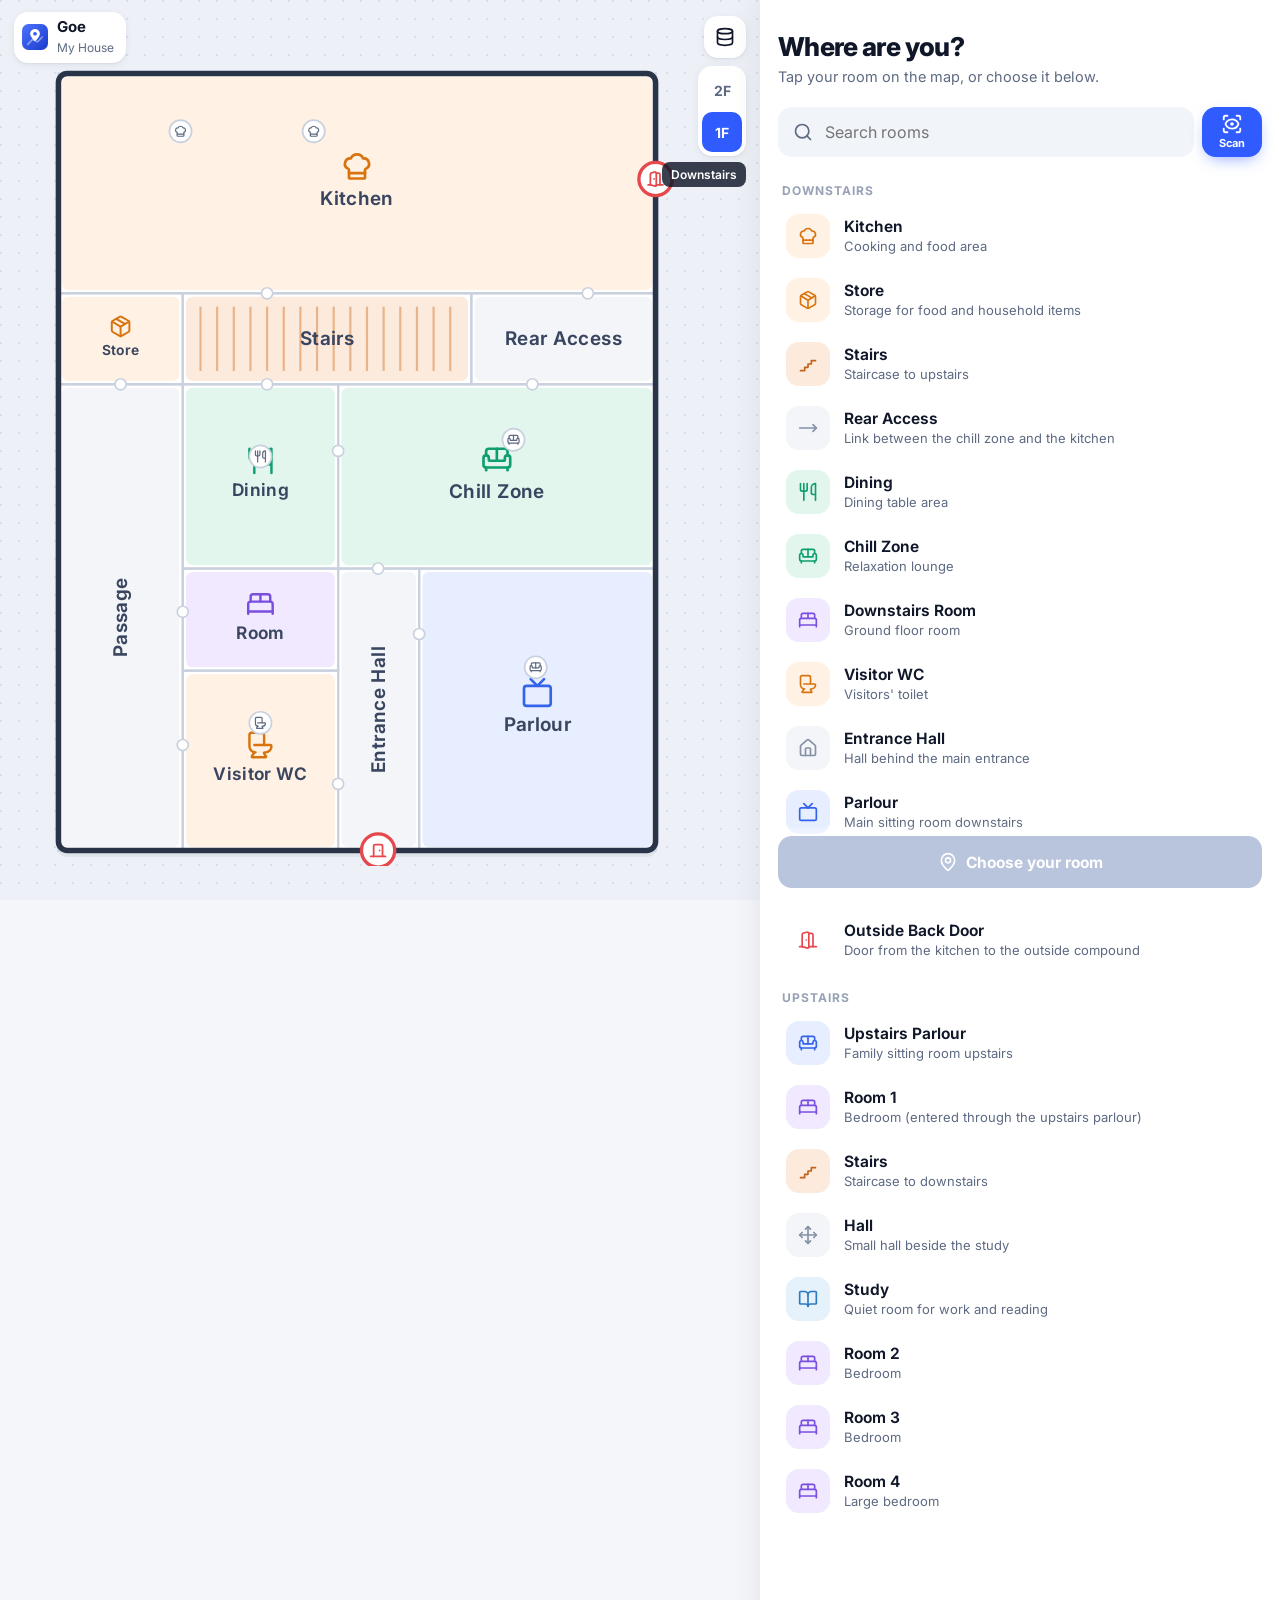
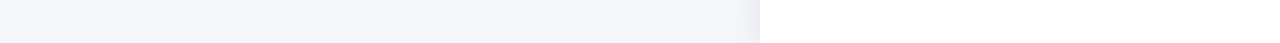
==== commit c2d87af1: "Admin app (map editor, things, camera training, trip learning), editable venue with auto walkways, c" ====
--- a/index.html
+++ b/index.html
@@ -32,7 +32,10 @@
     <div class="grab"></div>
     <h1>Where are you?</h1>
     <p class="sub">Tap your room on the map, or choose it below.</p>
-    <label class="search"><i data-ic="search"></i><input id="where-search" type="search" placeholder="Search rooms" autocomplete="off" /></label>
+    <div class="search-row">
+      <label class="search"><i data-ic="search"></i><input id="where-search" type="search" placeholder="Search rooms" autocomplete="off" /></label>
+      <button class="scan-btn" id="btn-scan" aria-label="Find me with the camera"><i data-ic="scan-eye" data-size="22"></i><span>Scan</span></button>
+    </div>
     <div id="where-list" class="list"></div>
   </div>
   <div class="dock">
@@ -95,6 +98,7 @@
   <video id="cam" playsinline muted autoplay></video>
   <div class="cam-fallback" id="cam-fallback"></div>
   <canvas id="ar-canvas"></canvas>
+  <canvas id="det-canvas"></canvas>
   <div id="ar-labels"></div>
   <svg id="nav-map" class="map navmap"></svg>
 
@@ -111,6 +115,7 @@
       <span class="chip-dark" id="chip-zone"><span class="zdot"></span><span id="zone-name">—</span></span>
       <span class="chip-dark" id="chip-floor"><i data-ic="layers" data-size="14"></i><span id="floor-name">Ground floor</span></span>
       <span class="chip-dark" id="chip-sensor"></span>
+      <span class="chip-dark cam hidden" id="chip-cam"><i data-ic="scan-eye" data-size="14"></i><span id="cam-name"></span></span>
     </div>
   </div>
 
@@ -155,6 +160,7 @@
     <button id="m-voice"><i data-ic="volume-2"></i><span>Voice guidance: on</span></button>
     <button id="m-calib"><i data-ic="compass"></i><span>Recalibrate compass</span></button>
     <button id="m-demo"><i data-ic="play"></i><span>Demo walk</span></button>
+    <button id="m-detect"><i data-ic="scan-eye"></i><span>Show detected objects</span></button>
     <button id="m-step"><i data-ic="footprints"></i><span>Add one step</span></button>
     <button id="m-close" class="muted"><i data-ic="x"></i><span>Close</span></button>
   </div>
@@ -177,6 +183,17 @@
   </div>
 </div>
 
+<div class="overlay hidden" id="scan">
+  <div class="sheet-card scan-card">
+    <div class="scan-cam"><video id="scan-video" playsinline muted autoplay></video><canvas id="scan-det"></canvas><div class="scan-frame"></div></div>
+    <p class="over" id="scan-state">Starting camera…</p>
+    <h2 id="scan-guess">—</h2>
+    <div class="scan-rank" id="scan-rank"></div>
+    <div class="tags" id="scan-objs"></div>
+    <div class="row"><button class="btn tonal" id="scan-cancel">Cancel</button><button class="btn primary" id="scan-ok" disabled><i data-ic="check"></i><span>I'm here</span></button></div>
+  </div>
+</div>
+
 <div class="overlay hidden" id="picker">
   <div class="sheet-card">
     <div class="sc-head"><h3>Where are you now?</h3><button class="icon-btn flat" id="btn-pk-cancel"><i data-ic="x"></i></button></div>
@@ -199,11 +216,13 @@
 
 <script src="js/icons.js"></script>
 <script src="js/house.js"></script>
+<script src="js/venue.js"></script>
 <script src="js/router.js"></script>
 <script src="js/sensors.js"></script>
 <script src="js/learn.js"></script>
 <script src="js/map.js"></script>
 <script src="js/ar.js"></script>
+<script src="js/vision.js"></script>
 <script src="js/app.js"></script>
 </body>
 </html>
--- a/css/app.css
+++ b/css/app.css
@@ -238,3 +238,26 @@
 }
 body.navving .toast { top: auto; bottom: calc(232px + var(--safe-b)); transform: translate(-50%, 16px); }
 body.navving .toast.on { transform: translate(-50%, 0); }
+
+/* v3: camera scan, things, detections */
+.search-row { display: flex; gap: 8px; align-items: center; }
+.search-row .search { flex: 1; min-width: 0; }
+.scan-btn { display: flex; flex-direction: column; align-items: center; justify-content: center; gap: 1px; width: 60px; height: 50px; border-radius: 14px; background: var(--primary); color: #fff; font-size: 11px; font-weight: 700; flex: none; margin: 6px 0 8px; box-shadow: 0 6px 16px -6px rgba(47,91,255,.6); }
+.scan-card { padding: 14px; }
+.scan-cam { position: relative; aspect-ratio: 3 / 4; max-height: 52dvh; width: 100%; border-radius: 18px; overflow: hidden; background: #0B1220; margin-bottom: 14px; }
+.scan-cam video, .scan-cam canvas { position: absolute; inset: 0; width: 100%; height: 100%; object-fit: cover; }
+.scan-frame { position: absolute; inset: 14%; border: 3px solid rgba(255,255,255,.7); border-radius: 22px; box-shadow: 0 0 0 999px rgba(11,18,32,.25); animation: scanp 2s ease-in-out infinite; }
+@keyframes scanp { 50% { inset: 17%; border-color: rgba(70,227,183,.9); } }
+.scan-card .over { color: var(--primary); }
+.scan-card h2 { margin: 2px 0 8px; }
+.scan-rank .pr { display: grid; grid-template-columns: 1fr 1fr 40px; gap: 8px; align-items: center; font-size: 13.5px; padding: 2px 0; }
+.scan-rank .pr i { display: block; height: 6px; border-radius: 6px; background: var(--primary); }
+.scan-rank .pr b { text-align: right; }
+.scan-card .tags { margin: 10px 0 0; }
+.scan-card .row { display: grid; grid-template-columns: 1fr 1.6fr; gap: 10px; margin-top: 14px; }
+#det-canvas { position: absolute; inset: 0; width: 100%; height: 100%; pointer-events: none; }
+.mode-map #det-canvas { display: none; }
+.chip-dark.cam { background: rgba(70,227,183,.9); color: #06261C; }
+.look-here { display: flex; gap: 12px; align-items: center; background: #FFF4E5; color: #8A4B00; border-radius: 14px; padding: 14px; }
+.look-here b { display: block; font-size: 16px; color: #5C3200; }
+.look-here span { font-size: 13.5px; }
